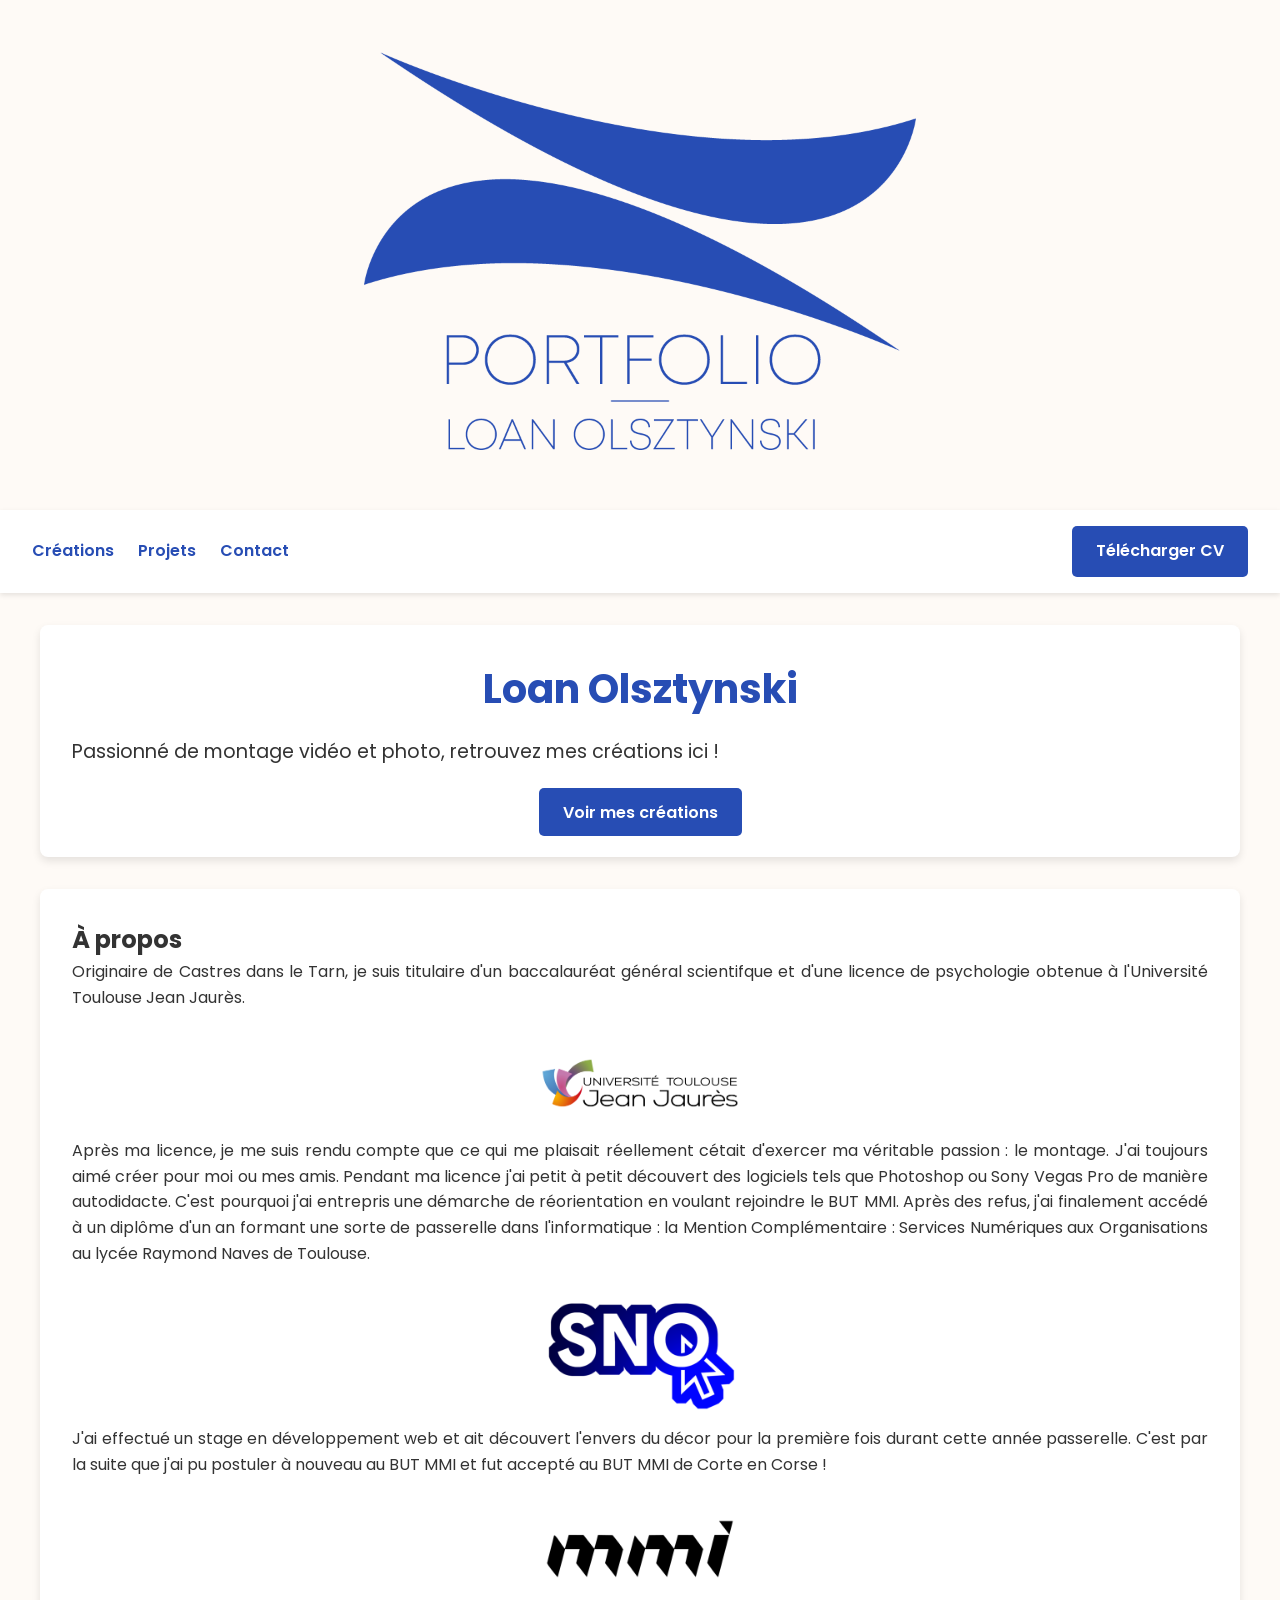
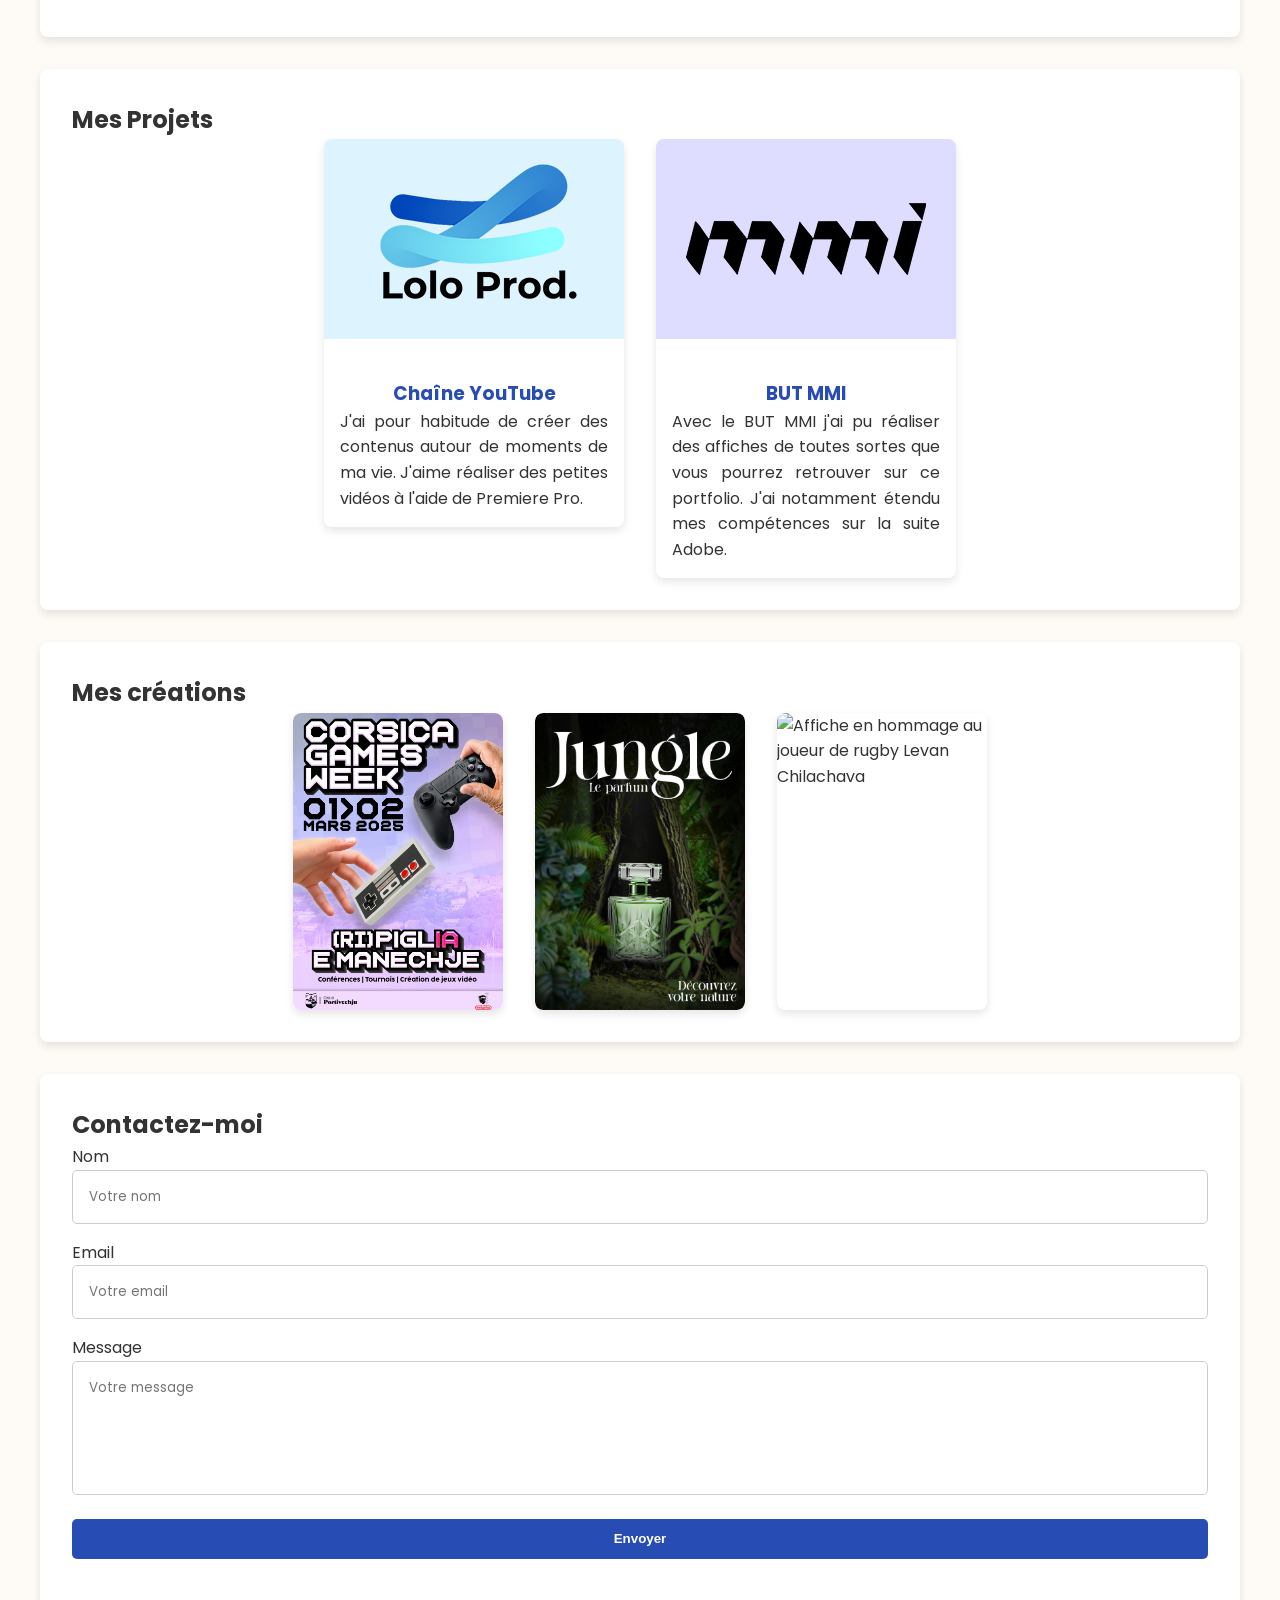
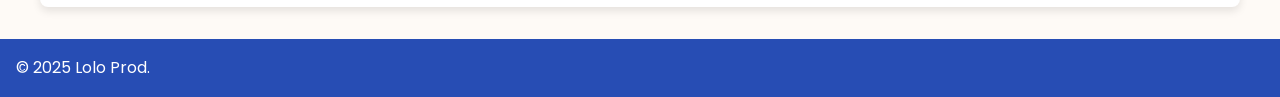
==== index.html @ 3ede0690 "NOMduSITE" ====
<!DOCTYPE html>
<html lang="fr">
<head>
    <meta charset="UTF-8">
    <meta name="viewport" content="width=device-width, initial-scale=1.0">
    <title>Loan Olsztynski - Portfolio</title>
    <link href="https://fonts.googleapis.com/css2?family=Poppins:wght@300;400;600&display=swap" rel="stylesheet">
    <link rel="stylesheet" href="style.css">
</head>
<body>
    <!-- Navbar -->
    <header id="accueillogo" class="hero-header">
        <img src="PAGEACCUEIL.png" alt="Logo de Loan et titre">
    </header>

    <!-- Menu Burger -->
    <div id="navbar" class="navbar">
        <div class="container">
            <nav>
                <!-- Burger Menu Toggle -->
                <input type="checkbox" id="menu-toggle" class="menu-toggle">
                <label for="menu-toggle" class="burger-icon">&#9776;</label>

                <div class="menu-left">
                    <a class="navbarblanc" href="#creations">Créations</a>
                    <a class="navbarblanc" href="#projets">Projets</a>
                    <a class="navbarblanc" href="#contact">Contact</a>
                </div>

                <a class="btn-blue" href="LoanOlsztynskiCV.pdf" download>Télécharger CV</a>
            </nav>
        </div>
    </div>

    <!-- Section Accueil -->
    <section id="accueil" class="card">
        <div class="container accueil-content">
            <h1>Loan Olsztynski</h1>
            <p>Passionné de montage vidéo et photo, retrouvez mes créations ici !</p>
            <a class="btn-blue" href="#creations">Voir mes créations</a>
        </div>
    </section>

    <!-- Section À propos -->
    <section id="apropos" class="card">
        <div class="container">
            <h2>À propos</h2>
            <p>Originaire de Castres dans le Tarn, je suis titulaire d'un baccalauréat général scientifque et d'une licence de psychologie obtenue à l'Université Toulouse Jean Jaurès.</p>
            <div class="skills">
                <a class="skill" href="https://www.univ-tlse2.fr/" target="_blank" rel="noopener noreferrer">
                    <img src="Logo_de_l'université_Toulouse_-_Jean_Jaurès.svg.png" alt="Logo de l'université Toulouse Jean Jaurès" style="width: 200px; height: auto;">
                </a>         
            </div>
            <p>Après ma licence, je me suis rendu compte que ce qui me plaisait réellement cétait d'exercer ma véritable passion : le montage. J'ai toujours aimé créer pour moi ou mes amis. Pendant ma licence j'ai petit à petit découvert des logiciels tels que Photoshop ou Sony Vegas Pro de manière autodidacte. C'est pourquoi j'ai entrepris une démarche de réorientation en voulant rejoindre le BUT MMI. Après des refus, j'ai finalement accédé à un diplôme d'un an formant une sorte de passerelle dans l'informatique : la Mention Complémentaire : Services Numériques aux Organisations au lycée Raymond Naves de Toulouse.</p>
            <div class="skills">
                <a class="skill" href="https://raymond-naves.mon-ent-occitanie.fr/" target="_blank" rel="noopener noreferrer">
                    <img src="LOGOSNO.png" alt="Logo de la mention complémentaire : Services Numériques aux Organisations" style="width: 200px; height: auto;">
                </a>         
            </div>
            <p> J'ai effectué un stage en développement web et ait découvert l'envers du décor pour la première fois durant cette année passerelle. C'est par la suite que j'ai pu postuler à nouveau au BUT MMI et fut accepté au BUT MMI de Corte en Corse !</p>
            <div class="skills">
                <a class="skill" href="https://www.univ-corse.fr/" target="_blank" rel="noopener noreferrer">
                    <img src="mmilogo2.png" alt="Logo du BUT MMI de Corte" style="width: 200px; height: auto;">
                </a>         
            </div>
        </div>
    </section>

    
    
    <!-- Section Projets -->
    <section id="projets" class="card">
        <div class="container">
            <h2>Mes Projets</h2>
            <div class="project-cards">
                <a href="https://www.youtube.com/@lolo_prod" target="_blank" class="project-card-link">
                    <div  class="project-card">
                        <img  src="Loloprodlogo.png" alt="Logo de la chaîne YouTube de Loan Olsztynski">
                        <div class="card-content">
                            <h3>Chaîne YouTube</h3>
                            <p>J'ai pour habitude de créer des contenus autour de moments de ma vie. J'aime réaliser des petites vidéos à l'aide de Premiere Pro.</p>
                        </div>
                    </div>
                </a>
                <div class="project-card">
                    <img src="mmilogo.png" alt="Logo du BUT MMI de Corte">
                    <div class="card-content">
                        <h3>BUT MMI</h3>
                        <p>Avec le BUT MMI j'ai pu réaliser des affiches de toutes sortes que vous pourrez retrouver sur ce portfolio. J'ai notamment étendu mes compétences sur la suite Adobe.</p>
                    </div>
                </div>
            </div>
        </div>
    </section>

    <section id="creations" class="card">
        <div class="container">
            <h2>Mes créations</h2>
            <div class="creations-gallery">
                <div class="creationitem">
                    <img src="Loan_Olsztynski_Affiche_RVB_100dpi.jpg" alt="Affiche du Corsica Games Week">
                </div>
                <div class="creationitem">
                    <img src="Loan_Olsztynski_AfficheParfum.jpg" alt="Affiche de parfum fictif">
                </div>
                <div class="creationitem">
                    <img src="chichiaffiche.png" alt="Affiche en hommage au joueur de rugby Levan Chilachava">
                </div>
            </div>
        </div>
    </section>

    <!-- Section Contact -->
    <section id="contact" class="card">
        <div class="container">
            <h2>Contactez-moi</h2>
            <form action="#" method="POST">
                <label for="name">Nom</label>
                <input type="text" id="name" name="name" placeholder="Votre nom" required>

                <label for="email">Email</label>
                <input type="email" id="email" name="email" placeholder="Votre email" required>

                <label for="message">Message</label>
                <textarea id="message" name="message" placeholder="Votre message" rows="5" required></textarea>

                <button type="submit" class="btn-blue">Envoyer</button>
            </form>
        </div>
    </section>

    <!-- Footer -->
    <footer>
        <p>&copy; 2025 Lolo Prod.</p>
    </footer>
</body>
</html>
---- style.css ----
html {
    scroll-behavior: smooth;
}

/* Variables globales */
:root {
    --primary-color: #274DB4;
    --secondary-color: #1e3c8f;
    --text-color: #333;
    --bg-color: #fefaf6;
    --white: #fff;
    --shadow: 0 4px 8px rgba(0, 0, 0, 0.1);
}

/* Reset de base */
* {
    margin: 0;
    padding: 0;
    box-sizing: border-box;
}

body {
    font-family: 'Poppins', sans-serif;
    color: var(--text-color);
    background-color: var(--bg-color);
    line-height: 1.6;
}

/* Header principal avec l'image */
.hero-header {
    position: relative;
    text-align: center;
}

.hero-header img {
    width: 100%;
    height: auto;
}

/* Navbar sticky */
.navbar {
    position: sticky;
    top: 0;
    z-index: 1000;
    background-color: var(--white);
    box-shadow: 0 2px 5px rgba(0, 0, 0, 0.1);
}

.navbar .container {
    display: flex;
    justify-content: space-between;
    align-items: center;
    padding: 1rem 2rem;
}

.navbar nav {
    display: flex;
    width: 100%;
    justify-content: space-between;
    align-items: center;
}

.menu-left {
    display: flex;
    gap: 1.5rem;
}

.menu-toggle {
    display: none;
}

.burger-icon {
    font-size: 2rem;
    cursor: pointer;
    display: none;
}

.menu-left {
    display: flex;
    gap: 1.5rem;
}

.navbarblanc {
    text-decoration: none;
    color: var(--primary-color);
    font-weight: 600;
    transition: color 0.3s;
}

.navbarblanc:hover {
    color: var(--secondary-color);
}

.btn-blue {
    padding: 0.8rem 1.5rem;
    color: var(--white);
    background-color: var(--primary-color);
    border-radius: 5px;
    text-decoration: none;
    transition: background-color 0.3s;
    font-weight: 600;
}

.btn-blue:hover {
    background-color: var(--secondary-color);
}

/* Section Cards */
.card {
    background: var(--white);
    box-shadow: var(--shadow);
    border-radius: 8px;
    padding: 2rem;
    margin: 2rem auto;
    max-width: 1200px;
}

/* Section Accueil */
.accueil-content {
    text-align: center;
    
}

.accueil-content h1 {
    font-size: 2.5rem;
    color: var(--primary-color);
    margin-bottom: 1rem;
}

.accueil-content p {
    font-size: 1.2rem;
    margin-bottom: 2rem;
    justify-content: center;
}

/* Section À propos */
.skills {
    display: flex;
    flex-wrap: wrap;
    gap: 1.5rem;
    justify-content: center;
    margin-top: 2rem;
}

.skill {
    text-align: center;
}

.skill img {
    width: 300px;
    margin-bottom: 0.5rem;
    transition: 0.2s;
}

.skill img:hover {
    transform: scale(1.05);
}

/* Section Projets */
.project-cards {
    display: flex;
    gap: 2rem;
    flex-wrap: wrap;
    justify-content: center;
}

.project-card {
    background: var(--white);
    border-radius: 8px;
    box-shadow: var(--shadow);
    width: 300px;
    overflow: hidden;
    transition: transform 0.3s;
}

.project-card:hover {
    transform: translateY(-10px);
}

.project-card img {
    width: 100%;
    height: 200px;
    object-fit: cover;
}

.project-card h3 {
    color: var(--primary-color);
    margin-top: 1rem;
}

.card-content {
    padding: 1rem;
    text-align: center;
}

.project-card-link {
    text-decoration: none; /* Supprime le soulignement */
    color: inherit; /* Conserve la couleur du texte */
    display: block; /* Assure que toute la div est cliquable */
}

/* Section Contact */
form input, form textarea, form button {
    width: 100%;
    margin-bottom: 1rem;
    padding: 1rem;
    border: 1px solid #ccc;
    border-radius: 5px;
}

form button {
    background-color: var(--primary-color);
    color: var(--white);
    border: none;
    transition: background-color 0.3s;
    cursor: pointer;
}

form button:hover {
    background-color: var(--secondary-color);
}

/* Footer */
footer {
    background: var(--primary-color);
    color: var(--white);
    text-align: center;
    padding: 1rem;
}

/* Responsive */
@media (max-width: 1024px) {
    .navbar .container {
        flex-direction: column;
    }

    /* Afficher l'icône burger */
    .burger-icon {
        display: block;
    }

    .menu-left {
        display: none; /* Cacher les liens par défaut */
        flex-direction: column;
        gap: 1rem;
        width: 100%;
        padding-top: 1rem;
    }

    .menu-toggle:checked + .burger-icon + .menu-left {
        display: flex; /* Afficher les liens lorsque la case est cochée */
    }

    .hero-header img {
        max-height: 300px;
        object-fit: cover;
    }

    .skills {
        flex-direction: column;
    }

    .project-cards {
        flex-direction: column;
    }

    .project-card {
        width: 90%;
    }

    .accueil-content h1 {
        font-size: 2rem;
    }

    .accueil-content p {
        font-size: 1rem;
    }
}

@media (max-width: 768px) {
    .navbar .container {
        padding: 1rem;
    }

    .navbar nav {
        flex-direction: column;
        width: 100%;
    }

    .menu-left {
        flex-direction: column;
        gap: 1rem;
    }

    .hero-header img {
        max-height: 250px;
    }

    .accueil-content h1 {
        font-size: 1.8rem;
    }

    .accueil-content p {
        font-size: 1rem;
    }

    .project-cards {
        gap: 1rem;
    }

    .project-card {
        width: 100%;
    }

    .skills {
        gap: 1rem;
    }
}

@media (max-width: 480px) {
    .navbar .container {
        padding: 0.5rem;
    }

    .hero-header img {
        max-height: 200px;
    }

    .accueil-content h1 {
        font-size: 1.6rem;
    }

    .accueil-content p {
        font-size: 0.9rem;
    }

    .project-cards {
        gap: 0.5rem;
    }

    .project-card {
        width: 100%;
    }
}

.creations-gallery {
    display: flex;
    justify-content: center;
    gap: 2rem;
    flex-wrap: wrap;
}

.creationitem {
    background: var(--white);
    box-shadow: var(--shadow);
    border-radius: 8px;
    overflow: hidden;
    width: 210px; /* Largeur format A4 */
    height: 297px; /* Hauteur format A4 */
}

.creationitem img {
    width: 100%;
    height: 100%;
    object-fit: cover;
    display: block;
    border-radius: 8px;
    transition: transform 0.3s ease;
}

.creationitem img:hover {
    transform: scale(1.05);
}

form textarea {
    resize: none;
    font-family: 'Poppins', sans-serif;
}

form input {
    font-family: 'Poppins', sans-serif;
}

p {
    text-align: justify;
}
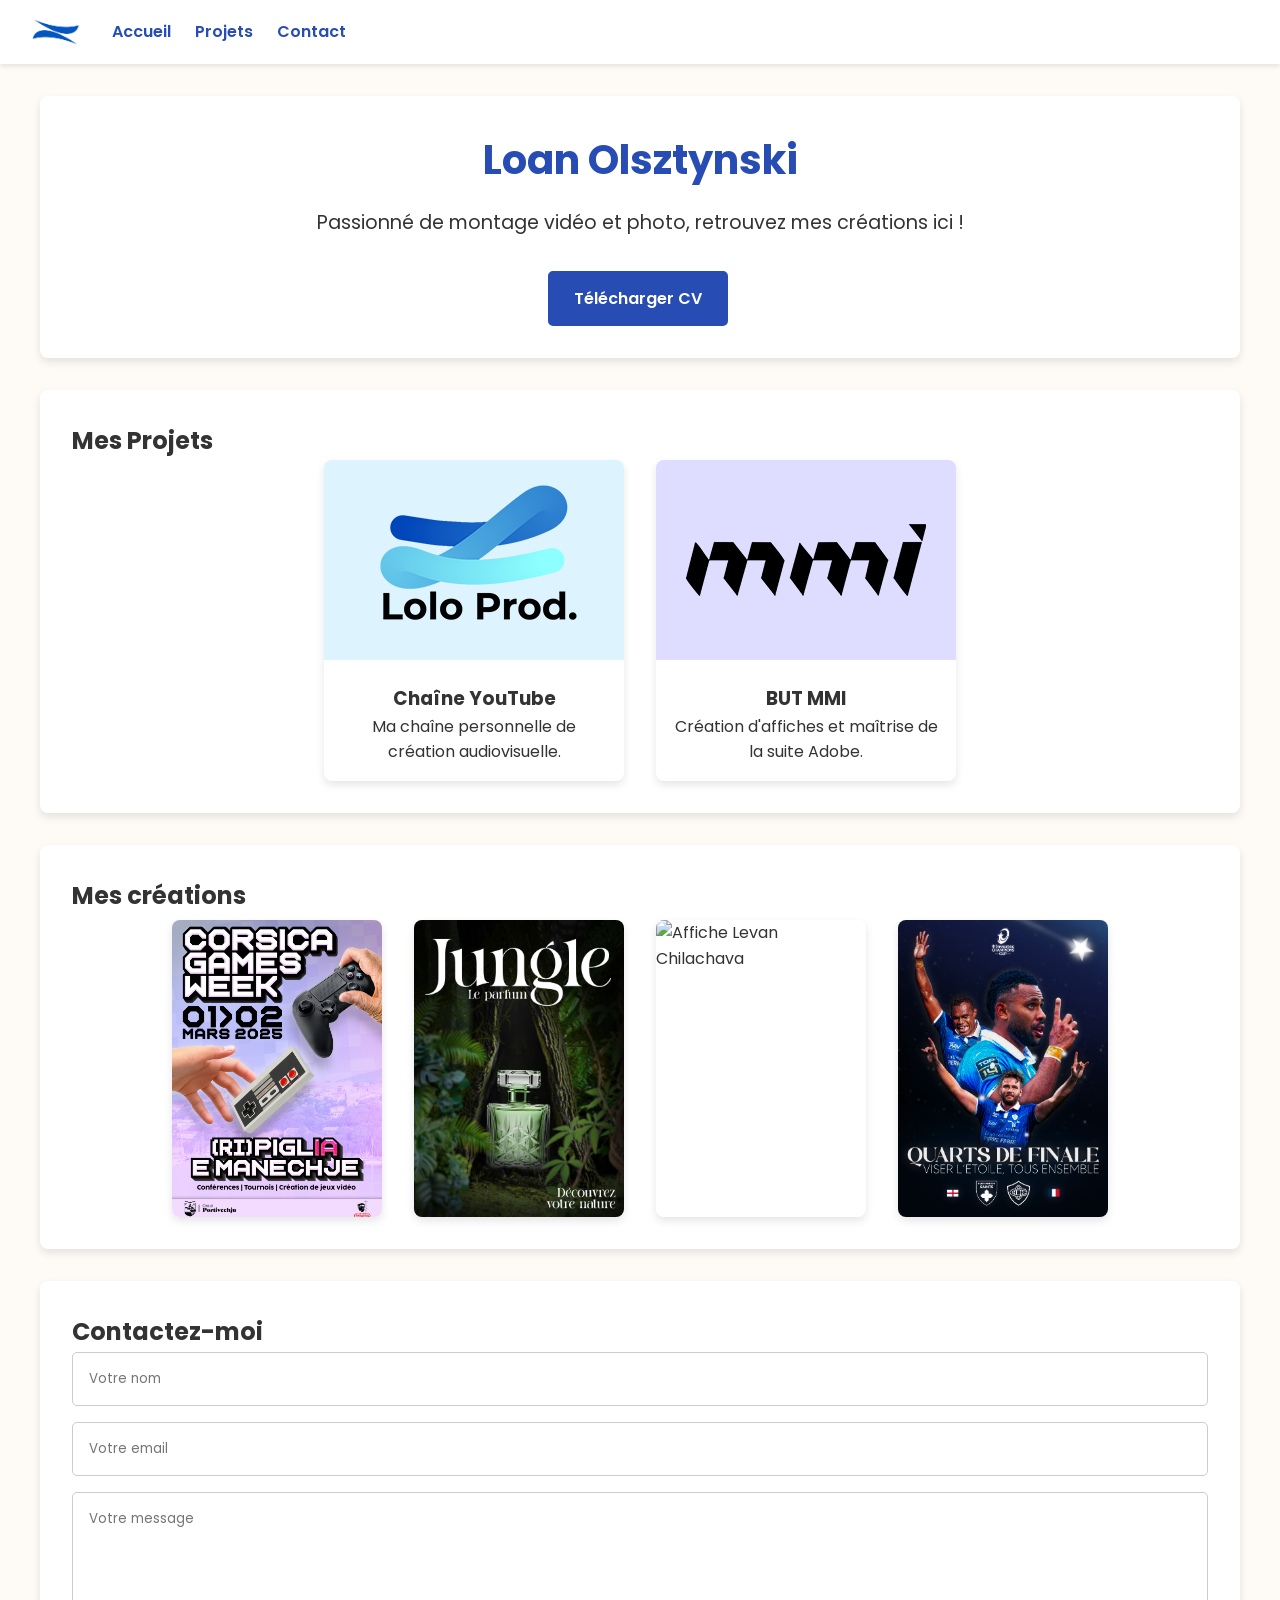
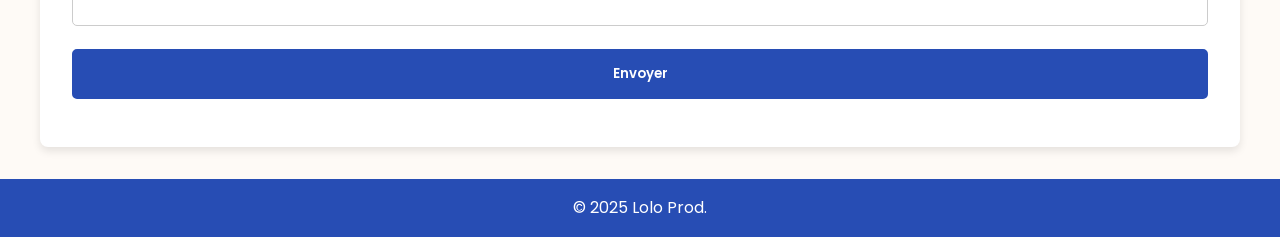
==== commit 3159b798: "fzefezfezfez" ====
--- a/index.html
+++ b/index.html
@@ -6,132 +6,491 @@
     <title>Loan Olsztynski - Portfolio</title>
     <link href="https://fonts.googleapis.com/css2?family=Poppins:wght@300;400;600&display=swap" rel="stylesheet">
     <link rel="stylesheet" href="style.css">
+    <style>
+
+:root {
+    --primary-color: #274DB4;
+    --secondary-color: #1e3c8f;
+    --text-color: #333;
+    --bg-color: #fefaf6;
+    --white: #fff;
+    --shadow: 0 4px 8px rgba(0, 0, 0, 0.1);
+}
+
+
+* {
+    margin: 0;
+    padding: 0;
+    box-sizing: border-box;
+}
+
+body {
+    font-family: 'Poppins', sans-serif;
+    color: var(--text-color);
+    background-color: var(--bg-color);
+    line-height: 1.6;
+}
+
+html {
+    scroll-behavior: smooth;
+}
+
+a {
+    text-decoration: none;
+    color: inherit;
+}
+
+.navbar {
+    position: sticky;
+    top: 0;
+    z-index: 1000;
+    background-color: var(--white);
+    box-shadow: 0 2px 5px rgba(0, 0, 0, 0.1);
+    height: 64px;
+    padding: 0 2rem;
+    display: flex;
+    align-items: center;
+    justify-content: space-between;
+}
+
+.navbar .container,
+.nav-content,
+.left-side {
+    display: flex;
+    align-items: center;
+    justify-content: space-between;
+}
+
+.logo-header {
+    height: 3em;
+    width: auto;
+}
+
+.menu-left {
+    display: flex;
+    gap: 1.5rem;
+}
+
+.menu-left a {
+    
+    transition: all .3s ease;
+}
+
+.menu-left a:hover {
+    text-shadow: 3px 3px 20px rgb(133, 161, 255), -2px 1px 30px #fff;
+}
+
+
+.navbarblanc {
+    color: var(--primary-color);
+    font-weight: 600;
+    transition: color 0.3s;
+}
+
+.navbarblanc:hover {
+    color: var(--secondary-color);
+}
+
+.btn-blue {
+    display: inline-block;
+    padding: 0.8rem 1.5rem;
+    background-color: var(--primary-color);
+    color: var(--white);
+    border-radius: 5px;
+    font-weight: 600;
+    transition: 0.3s;
+    cursor: pointer;
+    border: 2px solid var(--primary-color);
+    margin-right:5px;
+}
+
+.btn-blue:hover {
+    background-color: var(--secondary-color);
+    transform: scale(1.05);
+    border: 2px solid var(--secondary-color);
+    box-shadow: 0 6px 20px rgba(0, 0, 0, 0.2);
+}
+
+.btn-outline-blue {
+    display: inline-block;
+    padding: 0.8rem 1.5rem;
+    background-color: transparent;
+    /* ou white si tu préfères */
+    color: var(--primary-color);
+    border: 2px solid var(--primary-color);
+    border-radius: 5px;
+    font-weight: 600;
+    margin-left:5px;
+    transition: 0.3s;
+    cursor: pointer;
+}
+
+.btn-outline-blue:hover {
+    background-color: var(--secondary-color);
+    color: var(--white);
+    transform: scale(1.05);
+    border: 2px solid var(--secondary-color);
+    box-shadow: 0 6px 20px rgba(0, 0, 0, 0.2);
+}
+
+.card {
+    background: var(--white);
+    box-shadow: var(--shadow);
+    border-radius: 8px;
+    padding: 2rem;
+    margin: 2rem auto;
+    max-width: 1200px;
+}
+
+.accueil-content {
+    text-align: center;
+}
+
+.accueil-content h1 {
+    font-size: 2.5rem;
+    color: var(--primary-color);
+    margin-bottom: 1rem;
+}
+
+.accueil-content p {
+    font-size: 1.2rem;
+    margin-bottom: 2rem;
+}
+
+.project-cards {
+    display: flex;
+    gap: 2rem;
+    flex-wrap: wrap;
+    justify-content: center;
+}
+
+.project-card {
+    background: var(--white);
+    border-radius: 8px;
+    box-shadow: var(--shadow);
+    width: 300px;
+    overflow: hidden;
+    transition: transform 0.3s;
+}
+
+.project-card:hover {
+    transform: translateY(-10px);
+}
+
+.project-card img {
+    width: 100%;
+    height: 200px;
+    object-fit: cover;
+}
+
+.card-content {
+    padding: 1rem;
+    text-align: center;
+}
+
+.creations-gallery {
+    display: flex;
+    justify-content: center;
+    gap: 2rem;
+    flex-wrap: wrap;
+}
+
+.creationitem {
+    background: var(--white);
+    box-shadow: var(--shadow);
+    border-radius: 8px;
+    overflow: hidden;
+    width: 210px;
+    height: 297px;
+    transition: transform 0.3s ease, box-shadow 0.3s ease;
+    cursor: pointer;
+}
+
+.creationitem:hover {
+    transform: scale(1.05);
+    box-shadow: 0 10px 25px rgba(0, 0, 0, 0.15);
+}
+
+.creationitem img {
+    width: 100%;
+    height: 100%;
+    object-fit: cover;
+    display: block;
+}
+
+
+form input,
+form textarea,
+form button {
+    width: 100%;
+    margin-bottom: 1rem;
+    padding: 1rem;
+    border: 1px solid #ccc;
+    border-radius: 5px;
+    font-family: 'Poppins', sans-serif;
+}
+
+form textarea {
+    resize: none;
+}
+
+form button {
+    background-color: var(--primary-color);
+    color: var(--white);
+    border: none;
+    cursor: pointer;
+    transition: 0.3s;
+}
+
+form button:hover {
+    background-color: var(--secondary-color);
+}
+
+footer {
+    background: var(--primary-color);
+    color: var(--white);
+    text-align: center;
+    padding: 1rem;
+}
+
+@media (max-width: 1024px) {
+    .navbar .container {
+        flex-direction: column;
+        gap: 1rem;
+    }
+
+    .project-cards {
+        flex-direction: column;
+        align-items: center;
+    }
+
+    .project-card {
+        width: 90%;
+    }
+}
+
+@media (max-width: 768px) {
+    .accueil-content h1 {
+        font-size: 2rem;
+    }
+
+    .accueil-content p {
+        font-size: 1rem;
+    }
+
+    .project-cards {
+        gap: 1rem;
+    }
+}
+
+@media (max-width: 480px) {
+    .accueil-content h1 {
+        font-size: 1.6rem;
+    }
+
+    .accueil-content p {
+        font-size: 0.9rem;
+    }
+
+    .project-cards {
+        gap: 0.5rem;
+    }
+
+    .project-card {
+        width: 100%;
+    }
+}    
+
+            .carousel-container {
+        display: none;
+        position: fixed;
+        top: 0;
+        left: 0;
+        width: 100%;
+        height: 100%;
+        background-color: rgba(0, 0, 0, 0.85);
+        justify-content: center;
+        align-items: center;
+        z-index: 1000;
+    }
+
+    .carousel-container img {
+        max-width: 80%;
+        max-height: 80%;
+        margin: 0 auto;
+        border-radius: 1rem;
+        box-shadow: 0 4px 30px rgba(0, 0, 0, 0.6);
+    }
+
+    .carousel-container .prev,
+    .carousel-container .next {
+        position: absolute;
+        top: 50%;
+        transform: translateY(-50%);
+        font-size: 1.8rem;
+        color: white;
+        background: rgba(255, 255, 255, 0.15);
+        backdrop-filter: blur(8px);
+        border: none;
+        border-radius: 50%;
+        width: 48px;
+        height: 48px;
+        display: flex;
+        justify-content: center;
+        align-items: center;
+        cursor: pointer;
+        transition: all 0.3s ease;
+        box-shadow: 0 4px 10px rgba(0, 0, 0, 0.3);
+    }
+
+    .carousel-container .prev:hover,
+    .carousel-container .next:hover {
+        background: rgba(255, 255, 255, 0.3);
+        transform: translateY(-50%) scale(1.1);
+    }
+
+    .carousel-container .prev {
+        left: 20px;
+    }
+
+    .carousel-container .next {
+        right: 20px;
+    }
+
+
+    </style>
 </head>
 <body>
-    <!-- Navbar -->
-    <header id="accueillogo" class="hero-header">
-        <img src="PAGEACCUEIL.png" alt="Logo de Loan et titre">
-    </header>
-
-    <!-- Menu Burger -->
-    <div id="navbar" class="navbar">
-        <div class="container">
-            <nav>
-                <!-- Burger Menu Toggle -->
-                <input type="checkbox" id="menu-toggle" class="menu-toggle">
-                <label for="menu-toggle" class="burger-icon">&#9776;</label>
-
-                <div class="menu-left">
-                    <a class="navbarblanc" href="#creations">Créations</a>
-                    <a class="navbarblanc" href="#projets">Projets</a>
-                    <a class="navbarblanc" href="#contact">Contact</a>
+<header class="navbar">
+    <div class="container nav-wrapper">
+        <div class="left-side" style="display: flex; align-items: center; justify-content: space-between; gap: 2rem;">
+            <img src="logololo.png" alt="Logo" class="logo-header" style="height: 3em; width: auto;">
+            <div class="menu-left">
+                <a class="navbarblanc" href="#accueil">Accueil</a>
+                <a class="navbarblanc" href="#projets">Projets</a>
+                <a class="navbarblanc" href="#contact">Contact</a>
+            </div>
+        </div>
+        
+    </div>
+</header>
+
+
+<section id="accueil" class="card accueil-content">
+    <div class="container">
+        <h1>Loan Olsztynski</h1>
+        <p style="text-align: center;">Passionné de montage vidéo et photo, retrouvez mes créations ici !</p>
+        <a class="btn-blue" href="LoanOlsztynskiCV.pdf" download>Télécharger CV</a>
+        <// a class="btn-outline-blue"></a>
+    </div>
+</section>
+
+<section id="projets" class="card">
+    <div class="container">
+        <h2>Mes Projets</h2>
+        <div class="project-cards">
+            <a href="https://www.youtube.com/@lolo_prod" target="_blank" class="project-card-link">
+                <div class="project-card">
+                    <img src="Loloprodlogo.png" alt="Logo de la chaîne YouTube de Loan Olsztynski" >
+                    <div class="card-content">
+                        <h3>Chaîne YouTube</h3>
+                        <p>Ma chaîne personnelle de création audiovisuelle.</p>
+                    </div>
                 </div>
-
-                <a class="btn-blue" href="LoanOlsztynskiCV.pdf" download>Télécharger CV</a>
-            </nav>
+            </a>
+            <div class="project-card">
+                <img src="mmilogo.png" alt="Logo du BUT MMI de Corte">
+                <div class="card-content">
+                    <h3>BUT MMI</h3>
+                    <p>Création d'affiches et maîtrise de la suite Adobe.</p>
+                </div>
+            </div>
         </div>
     </div>
-
-    <!-- Section Accueil -->
-    <section id="accueil" class="card">
-        <div class="container accueil-content">
-            <h1>Loan Olsztynski</h1>
-            <p>Passionné de montage vidéo et photo, retrouvez mes créations ici !</p>
-            <a class="btn-blue" href="#creations">Voir mes créations</a>
+</section>
+
+<section id="creations" class="card">
+    <div class="container">
+        <h2 style="margin-bottom: 5px;">Mes créations</h2>
+        <div class="creations-gallery">
+            <div class="creationitem" onclick="openCarousel(0)" style="cursor: pointer;">
+                <img src="Loan_Olsztynski_Affiche_RVB_100dpi.jpg" alt="Affiche Corsica Games Week">
+            </div>
+            <div class="creationitem" onclick="openCarousel(1)" style="cursor: pointer;">
+                <img src="Loan_Olsztynski_AfficheParfum.jpg" alt="Affiche de parfum fictif">
+            </div>
+            <div class="creationitem" onclick="openCarousel(2)" style="cursor: pointer;">
+                <img src="chichiaffiche.png" alt="Affiche Levan Chilachava">
+            </div>
+            <div class="creationitem" onclick="openCarousel(3)" style="cursor: pointer;">
+                <img src="affichequartscastres.jpg" alt="Affiche Quarts de finale Castre">
+            </div>
         </div>
-    </section>
-
-    <!-- Section À propos -->
-    <section id="apropos" class="card">
-        <div class="container">
-            <h2>À propos</h2>
-            <p>Originaire de Castres dans le Tarn, je suis titulaire d'un baccalauréat général scientifque et d'une licence de psychologie obtenue à l'Université Toulouse Jean Jaurès.</p>
-            <div class="skills">
-                <a class="skill" href="https://www.univ-tlse2.fr/" target="_blank" rel="noopener noreferrer">
-                    <img src="Logo_de_l'université_Toulouse_-_Jean_Jaurès.svg.png" alt="Logo de l'université Toulouse Jean Jaurès" style="width: 200px; height: auto;">
-                </a>         
-            </div>
-            <p>Après ma licence, je me suis rendu compte que ce qui me plaisait réellement cétait d'exercer ma véritable passion : le montage. J'ai toujours aimé créer pour moi ou mes amis. Pendant ma licence j'ai petit à petit découvert des logiciels tels que Photoshop ou Sony Vegas Pro de manière autodidacte. C'est pourquoi j'ai entrepris une démarche de réorientation en voulant rejoindre le BUT MMI. Après des refus, j'ai finalement accédé à un diplôme d'un an formant une sorte de passerelle dans l'informatique : la Mention Complémentaire : Services Numériques aux Organisations au lycée Raymond Naves de Toulouse.</p>
-            <div class="skills">
-                <a class="skill" href="https://raymond-naves.mon-ent-occitanie.fr/" target="_blank" rel="noopener noreferrer">
-                    <img src="LOGOSNO.png" alt="Logo de la mention complémentaire : Services Numériques aux Organisations" style="width: 200px; height: auto;">
-                </a>         
-            </div>
-            <p> J'ai effectué un stage en développement web et ait découvert l'envers du décor pour la première fois durant cette année passerelle. C'est par la suite que j'ai pu postuler à nouveau au BUT MMI et fut accepté au BUT MMI de Corte en Corse !</p>
-            <div class="skills">
-                <a class="skill" href="https://www.univ-corse.fr/" target="_blank" rel="noopener noreferrer">
-                    <img src="mmilogo2.png" alt="Logo du BUT MMI de Corte" style="width: 200px; height: auto;">
-                </a>         
-            </div>
-        </div>
-    </section>
-
-    
-    
-    <!-- Section Projets -->
-    <section id="projets" class="card">
-        <div class="container">
-            <h2>Mes Projets</h2>
-            <div class="project-cards">
-                <a href="https://www.youtube.com/@lolo_prod" target="_blank" class="project-card-link">
-                    <div  class="project-card">
-                        <img  src="Loloprodlogo.png" alt="Logo de la chaîne YouTube de Loan Olsztynski">
-                        <div class="card-content">
-                            <h3>Chaîne YouTube</h3>
-                            <p>J'ai pour habitude de créer des contenus autour de moments de ma vie. J'aime réaliser des petites vidéos à l'aide de Premiere Pro.</p>
-                        </div>
-                    </div>
-                </a>
-                <div class="project-card">
-                    <img src="mmilogo.png" alt="Logo du BUT MMI de Corte">
-                    <div class="card-content">
-                        <h3>BUT MMI</h3>
-                        <p>Avec le BUT MMI j'ai pu réaliser des affiches de toutes sortes que vous pourrez retrouver sur ce portfolio. J'ai notamment étendu mes compétences sur la suite Adobe.</p>
-                    </div>
-                </div>
-            </div>
-        </div>
-    </section>
-
-    <section id="creations" class="card">
-        <div class="container">
-            <h2>Mes créations</h2>
-            <div class="creations-gallery">
-                <div class="creationitem">
-                    <img src="Loan_Olsztynski_Affiche_RVB_100dpi.jpg" alt="Affiche du Corsica Games Week">
-                </div>
-                <div class="creationitem">
-                    <img src="Loan_Olsztynski_AfficheParfum.jpg" alt="Affiche de parfum fictif">
-                </div>
-                <div class="creationitem">
-                    <img src="chichiaffiche.png" alt="Affiche en hommage au joueur de rugby Levan Chilachava">
-                </div>
-            </div>
-        </div>
-    </section>
-
-    <!-- Section Contact -->
-    <section id="contact" class="card">
-        <div class="container">
-            <h2>Contactez-moi</h2>
-            <form action="#" method="POST">
-                <label for="name">Nom</label>
-                <input type="text" id="name" name="name" placeholder="Votre nom" required>
-
-                <label for="email">Email</label>
-                <input type="email" id="email" name="email" placeholder="Votre email" required>
-
-                <label for="message">Message</label>
-                <textarea id="message" name="message" placeholder="Votre message" rows="5" required></textarea>
-
-                <button type="submit" class="btn-blue">Envoyer</button>
-            </form>
-        </div>
-    </section>
-
-    <!-- Footer -->
-    <footer>
-        <p>&copy; 2025 Lolo Prod.</p>
-    </footer>
+    </div>
+</section>
+
+<section id="contact" class="card">
+    <div class="container">
+        <h2>Contactez-moi</h2>
+        <form action="#" method="POST">
+            <input type="text" name="name" placeholder="Votre nom" required>
+            <input type="email" name="email" placeholder="Votre email" required>
+            <textarea name="message" placeholder="Votre message" rows="5" required></textarea>
+            <button type="submit" class="btn-blue">Envoyer</button>
+        </form>
+    </div>
+</section>
+
+<footer>
+    <p>&copy; 2025 Lolo Prod.</p>
+</footer>
+
+<!-- Carrousel Modal -->
+<div id="carousel" class="carousel-container">
+    <button class="prev" onclick="moveSlide(-1)">&#10094;</button>
+    <img id="carouselImage" src="" alt="Image du carrousel">
+    <button class="next" onclick="moveSlide(1)">&#10095;</button>
+</div>
+
+<script>
+    let currentSlideIndex = 0;
+    const images = [
+        "Loan_Olsztynski_Affiche_RVB_100dpi.jpg",
+        "Loan_Olsztynski_AfficheParfum.jpg",
+        "chichiaffiche.png",
+        "affichequartscastres.jpg"
+    ];
+
+    // Ouvrir le carrousel à partir de l'image cliquée
+    function openCarousel(index) {
+        currentSlideIndex = index;
+        document.getElementById('carouselImage').src = images[currentSlideIndex];
+        document.getElementById('carousel').style.display = "flex";
+    }
+
+    // Fermer le carrousel
+    function closeCarousel() {
+        document.getElementById('carousel').style.display = "none";
+    }
+
+    // Naviguer dans les images
+    function moveSlide(step) {
+        currentSlideIndex += step;
+        if (currentSlideIndex < 0) {
+            currentSlideIndex = images.length - 1;
+        } else if (currentSlideIndex >= images.length) {
+            currentSlideIndex = 0;
+        }
+        document.getElementById('carouselImage').src = images[currentSlideIndex];
+    }
+
+    // Fermer le carrousel lorsque l'on clique sur l'arrière-plan
+    document.getElementById('carousel').addEventListener('click', function(event) {
+        if (event.target === this) {
+            closeCarousel();
+        }
+    });
+</script>
+
 </body>
-</html>+</html>
--- a/style.css
+++ b/style.css
@@ -1,9 +1,4 @@
-html {
-    scroll-behavior: smooth;
-}
-
-/* Variables globales */
-:root {
+/* :root {
     --primary-color: #274DB4;
     --secondary-color: #1e3c8f;
     --text-color: #333;
@@ -12,7 +7,7 @@
     --shadow: 0 4px 8px rgba(0, 0, 0, 0.1);
 }
 
-/* Reset de base */
+
 * {
     margin: 0;
     padding: 0;
@@ -26,18 +21,15 @@
     line-height: 1.6;
 }
 
-/* Header principal avec l'image */
-.hero-header {
-    position: relative;
-    text-align: center;
-}
-
-.hero-header img {
-    width: 100%;
-    height: auto;
-}
-
-/* Navbar sticky */
+html {
+    scroll-behavior: smooth;
+}
+
+a {
+    text-decoration: none;
+    color: inherit;
+}
+
 .navbar {
     position: sticky;
     top: 0;
@@ -46,18 +38,17 @@
     box-shadow: 0 2px 5px rgba(0, 0, 0, 0.1);
 }
 
-.navbar .container {
-    display: flex;
+.navbar .container,
+.nav-content,
+.left-side {
+    display: flex;
+    align-items: center;
     justify-content: space-between;
-    align-items: center;
-    padding: 1rem 2rem;
-}
-
-.navbar nav {
-    display: flex;
-    width: 100%;
-    justify-content: space-between;
-    align-items: center;
+}
+
+.logo-header {
+    height: 3em;
+    width: auto;
 }
 
 .menu-left {
@@ -65,23 +56,7 @@
     gap: 1.5rem;
 }
 
-.menu-toggle {
-    display: none;
-}
-
-.burger-icon {
-    font-size: 2rem;
-    cursor: pointer;
-    display: none;
-}
-
-.menu-left {
-    display: flex;
-    gap: 1.5rem;
-}
-
 .navbarblanc {
-    text-decoration: none;
     color: var(--primary-color);
     font-weight: 600;
     transition: color 0.3s;
@@ -92,20 +67,42 @@
 }
 
 .btn-blue {
+    display: inline-block;
     padding: 0.8rem 1.5rem;
-    color: var(--white);
     background-color: var(--primary-color);
+    color: var(--white);
     border-radius: 5px;
-    text-decoration: none;
-    transition: background-color 0.3s;
     font-weight: 600;
+    transition: 0.3s;
+    cursor: pointer;
 }
 
 .btn-blue:hover {
     background-color: var(--secondary-color);
-}
-
-/* Section Cards */
+    transform: scale(1.1);
+    box-shadow: 0 6px 20px rgba(0, 0, 0, 0.2);
+}
+
+.btn-outline-blue {
+    display: inline-block;
+    padding: 0.8rem 1.5rem;
+    background-color: transparent;
+    /* ou white si tu préfères */
+color: var(--primary-color);
+border: 2px solid var(--primary-color);
+border-radius: 5px;
+font-weight: 600;
+transition: 0.3s;
+cursor: pointer;
+}
+
+.btn-outline-blue:hover {
+    background-color: var(--primary-color);
+    color: var(--white);
+    transform: scale(1.1);
+    box-shadow: 0 6px 20px rgba(0, 0, 0, 0.2);
+}
+
 .card {
     background: var(--white);
     box-shadow: var(--shadow);
@@ -115,10 +112,8 @@
     max-width: 1200px;
 }
 
-/* Section Accueil */
 .accueil-content {
     text-align: center;
-    
 }
 
 .accueil-content h1 {
@@ -130,33 +125,8 @@
 .accueil-content p {
     font-size: 1.2rem;
     margin-bottom: 2rem;
-    justify-content: center;
-}
-
-/* Section À propos */
-.skills {
-    display: flex;
-    flex-wrap: wrap;
-    gap: 1.5rem;
-    justify-content: center;
-    margin-top: 2rem;
-}
-
-.skill {
-    text-align: center;
-}
-
-.skill img {
-    width: 300px;
-    margin-bottom: 0.5rem;
-    transition: 0.2s;
-}
-
-.skill img:hover {
-    transform: scale(1.05);
-}
-
-/* Section Projets */
+}
+
 .project-cards {
     display: flex;
     gap: 2rem;
@@ -183,44 +153,66 @@
     object-fit: cover;
 }
 
-.project-card h3 {
-    color: var(--primary-color);
-    margin-top: 1rem;
-}
-
 .card-content {
     padding: 1rem;
     text-align: center;
 }
 
-.project-card-link {
-    text-decoration: none; /* Supprime le soulignement */
-    color: inherit; /* Conserve la couleur du texte */
-    display: block; /* Assure que toute la div est cliquable */
-}
-
-/* Section Contact */
-form input, form textarea, form button {
+.creations-gallery {
+    display: flex;
+    justify-content: center;
+    gap: 2rem;
+    flex-wrap: wrap;
+}
+
+.creationitem {
+    background: var(--white);
+    box-shadow: var(--shadow);
+    border-radius: 8px;
+    overflow: hidden;
+    width: 210px;
+    height: 297px;
+}
+
+.creationitem img {
+    width: 100%;
+    height: 100%;
+    object-fit: cover;
+    display: block;
+    transition: transform 0.3s;
+}
+
+.creationitem img:hover {
+    transform: scale(1.05);
+}
+
+form input,
+form textarea,
+form button {
     width: 100%;
     margin-bottom: 1rem;
     padding: 1rem;
     border: 1px solid #ccc;
     border-radius: 5px;
+    font-family: 'Poppins', sans-serif;
+}
+
+form textarea {
+    resize: none;
 }
 
 form button {
     background-color: var(--primary-color);
     color: var(--white);
     border: none;
-    transition: background-color 0.3s;
     cursor: pointer;
+    transition: 0.3s;
 }
 
 form button:hover {
     background-color: var(--secondary-color);
 }
 
-/* Footer */
 footer {
     background: var(--primary-color);
     color: var(--white);
@@ -228,46 +220,23 @@
     padding: 1rem;
 }
 
-/* Responsive */
 @media (max-width: 1024px) {
     .navbar .container {
         flex-direction: column;
-    }
-
-    /* Afficher l'icône burger */
-    .burger-icon {
-        display: block;
-    }
-
-    .menu-left {
-        display: none; /* Cacher les liens par défaut */
-        flex-direction: column;
         gap: 1rem;
-        width: 100%;
-        padding-top: 1rem;
-    }
-
-    .menu-toggle:checked + .burger-icon + .menu-left {
-        display: flex; /* Afficher les liens lorsque la case est cochée */
-    }
-
-    .hero-header img {
-        max-height: 300px;
-        object-fit: cover;
-    }
-
-    .skills {
-        flex-direction: column;
     }
 
     .project-cards {
         flex-direction: column;
+        align-items: center;
     }
 
     .project-card {
         width: 90%;
     }
-
+}
+
+@media (max-width: 768px) {
     .accueil-content h1 {
         font-size: 2rem;
     }
@@ -275,112 +244,28 @@
     .accueil-content p {
         font-size: 1rem;
     }
-}
-
-@media (max-width: 768px) {
-    .navbar .container {
-        padding: 1rem;
-    }
-
-    .navbar nav {
-        flex-direction: column;
-        width: 100%;
-    }
-
-    .menu-left {
-        flex-direction: column;
-        gap: 1rem;
-    }
-
-    .hero-header img {
-        max-height: 250px;
-    }
-
-    .accueil-content h1 {
-        font-size: 1.8rem;
-    }
-
-    .accueil-content p {
-        font-size: 1rem;
-    }
 
     .project-cards {
         gap: 1rem;
     }
+}
+
+@media (max-width: 480px) {
+    .accueil-content h1 {
+        font-size: 1.6rem;
+    }
+
+    .accueil-content p {
+        font-size: 0.9rem;
+    }
+
+    .project-cards {
+        gap: 0.5rem;
+    }
 
     .project-card {
         width: 100%;
     }
-
-    .skills {
-        gap: 1rem;
-    }
-}
-
-@media (max-width: 480px) {
-    .navbar .container {
-        padding: 0.5rem;
-    }
-
-    .hero-header img {
-        max-height: 200px;
-    }
-
-    .accueil-content h1 {
-        font-size: 1.6rem;
-    }
-
-    .accueil-content p {
-        font-size: 0.9rem;
-    }
-
-    .project-cards {
-        gap: 0.5rem;
-    }
-
-    .project-card {
-        width: 100%;
-    }
-}
-
-.creations-gallery {
-    display: flex;
-    justify-content: center;
-    gap: 2rem;
-    flex-wrap: wrap;
-}
-
-.creationitem {
-    background: var(--white);
-    box-shadow: var(--shadow);
-    border-radius: 8px;
-    overflow: hidden;
-    width: 210px; /* Largeur format A4 */
-    height: 297px; /* Hauteur format A4 */
-}
-
-.creationitem img {
-    width: 100%;
-    height: 100%;
-    object-fit: cover;
-    display: block;
-    border-radius: 8px;
-    transition: transform 0.3s ease;
-}
-
-.creationitem img:hover {
-    transform: scale(1.05);
-}
-
-form textarea {
-    resize: none;
-    font-family: 'Poppins', sans-serif;
-}
-
-form input {
-    font-family: 'Poppins', sans-serif;
-}
-
-p {
-    text-align: justify;
-}
+}
+
+*/
